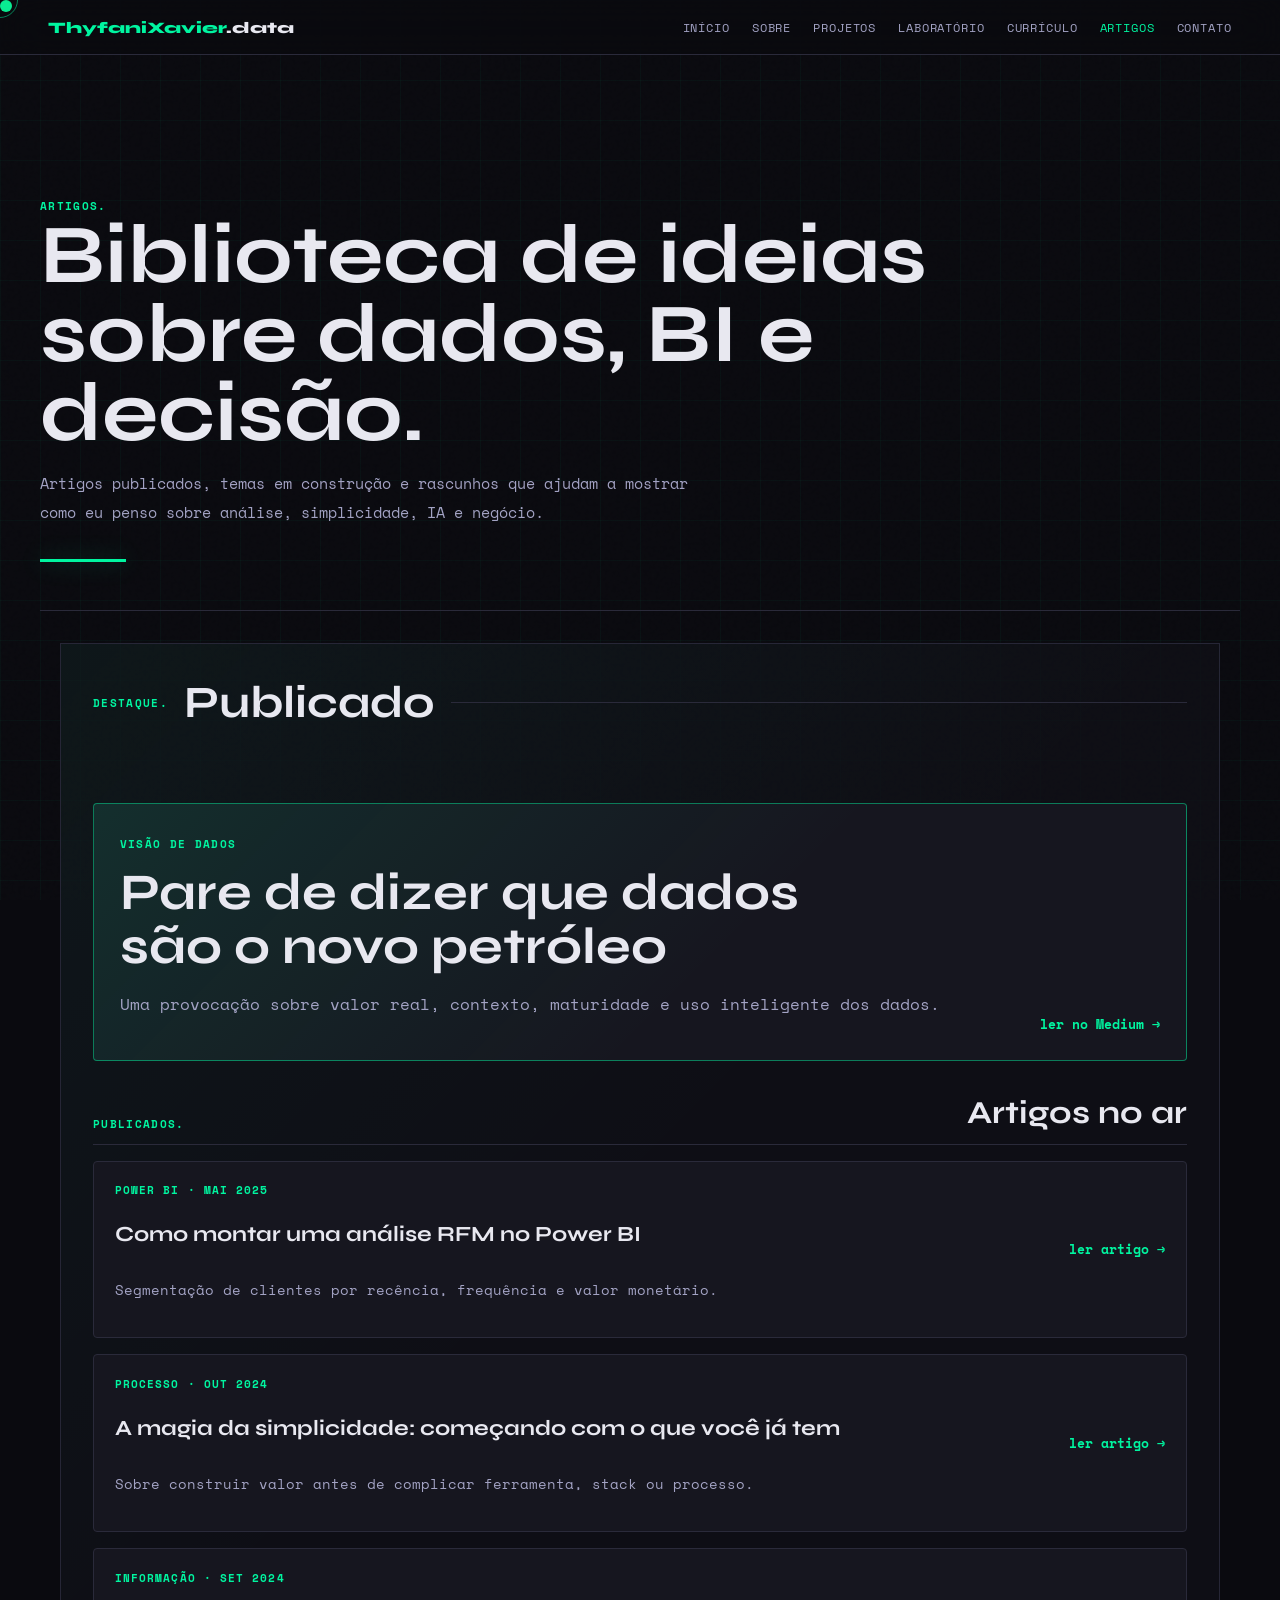
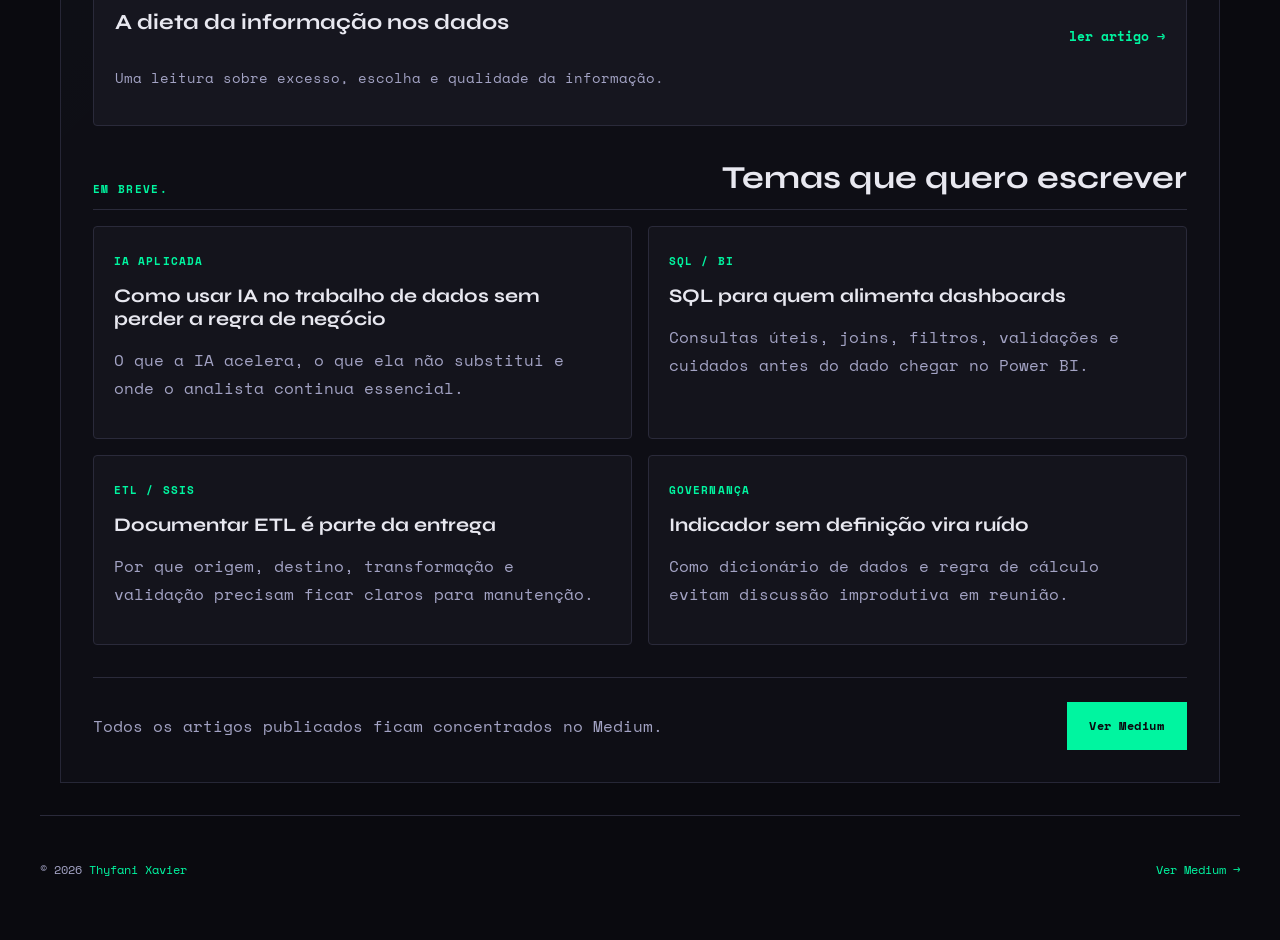
==== artigos.html @ 587f7c8c "Reorganiza portfolio em paginas tematicas" ====
<!DOCTYPE html>
<html lang="pt-BR">
<head>
  <meta charset="UTF-8" />
  <meta name="viewport" content="width=device-width, initial-scale=1.0" />
  <meta name="description" content="Biblioteca de artigos de Thyfani Xavier: publicados no Medium e temas em breve sobre dados, BI, IA e decisão." />
  <title>Artigos — Thyfani Xavier</title>
  <link rel="preconnect" href="https://fonts.googleapis.com" />
  <link rel="preconnect" href="https://fonts.gstatic.com" crossorigin />
  <link href="https://fonts.googleapis.com/css2?family=Space+Mono:wght@400;700&family=Syne:wght@400;700;800&display=swap" rel="stylesheet" />
  <link rel="stylesheet" href="assets/styles.css" />
</head>
<body data-page="artigos">
  <div class="cursor" id="cursor"></div>
  <div class="cursor-ring" id="cursorRing"></div>

  <header class="site-nav">
    <a class="nav-logo" href="index.html">ThyfaniXavier<span>.data</span></a>
    <button class="nav-toggle" type="button" aria-expanded="false" aria-controls="navLinks">menu</button>
    <nav class="nav-links" id="navLinks" aria-label="Navegação principal">
      <a data-nav="home" href="index.html">Início</a>
      <a data-nav="sobre" href="sobre.html">Sobre</a>
      <a data-nav="projetos" href="projetos.html">Projetos</a>
      <a data-nav="laboratorio" href="laboratorio.html">Laboratório</a>
      <a data-nav="curriculo" href="curriculo.html">Currículo</a>
      <a data-nav="artigos" href="artigos.html">Artigos</a>
      <a data-nav="contato" href="contato.html">Contato</a>
    </nav>
  </header>

  <main class="page-main">
    <section class="page-hero">
      <span class="section-num">artigos.</span>
      <h1>Biblioteca de ideias sobre dados, BI e decisão.</h1>
      <p>Artigos publicados, temas em construção e rascunhos que ajudam a mostrar como eu penso sobre análise, simplicidade, IA e negócio.</p>
    </section>

    <section class="section section-panel library-section">
      <div class="section-header">
        <span class="section-num">destaque.</span>
        <h2 class="section-title">Publicado</h2>
        <div class="section-line"></div>
      </div>

      <a href="https://medium.com/@thyfanixavier.321/pare-de-dizer-que-dados-s%C3%A3o-o-novo-petr%C3%B3leo-e8aa7d525865" target="_blank" rel="noreferrer" class="article-featured">
        <div>
          <span class="badge">visão de dados</span>
          <h2>Pare de dizer que dados são o novo petróleo</h2>
          <p>Uma provocação sobre valor real, contexto, maturidade e uso inteligente dos dados.</p>
        </div>
        <strong>ler no Medium →</strong>
      </a>

      <div class="library-block">
        <div class="library-heading">
          <span class="section-num">publicados.</span>
          <h2>Artigos no ar</h2>
        </div>

        <div class="article-list">
          <a href="https://medium.com/@thyfanixavier.321/como-montar-uma-an%C3%A1lise-rfm-no-power-bi-5ab33e99b1c9" target="_blank" rel="noreferrer" class="article-card">
            <span>Power BI · Mai 2025</span>
            <h2>Como montar uma análise RFM no Power BI</h2>
            <p>Segmentação de clientes por recência, frequência e valor monetário.</p>
            <strong>ler artigo →</strong>
          </a>
          <a href="https://medium.com/@thyfanixavier.321/a-magia-da-simplicidade-396d8e8dcd5b" target="_blank" rel="noreferrer" class="article-card">
            <span>Processo · Out 2024</span>
            <h2>A magia da simplicidade: começando com o que você já tem</h2>
            <p>Sobre construir valor antes de complicar ferramenta, stack ou processo.</p>
            <strong>ler artigo →</strong>
          </a>
          <a href="https://medium.com/@thyfanixavier.321/a-dieta-da-informa%C3%A7%C3%A3o-o-que-comemos-e-o-que-deixamos-de-lado-nos-dados-945bd2306d53" target="_blank" rel="noreferrer" class="article-card">
            <span>Informação · Set 2024</span>
            <h2>A dieta da informação nos dados</h2>
            <p>Uma leitura sobre excesso, escolha e qualidade da informação.</p>
            <strong>ler artigo →</strong>
          </a>
        </div>
      </div>

      <div class="library-block">
        <div class="library-heading">
          <span class="section-num">em breve.</span>
          <h2>Temas que quero escrever</h2>
        </div>

        <div class="upcoming-grid">
          <article class="upcoming-card">
            <span>IA aplicada</span>
            <h3>Como usar IA no trabalho de dados sem perder a regra de negócio</h3>
            <p>O que a IA acelera, o que ela não substitui e onde o analista continua essencial.</p>
          </article>
          <article class="upcoming-card">
            <span>SQL / BI</span>
            <h3>SQL para quem alimenta dashboards</h3>
            <p>Consultas úteis, joins, filtros, validações e cuidados antes do dado chegar no Power BI.</p>
          </article>
          <article class="upcoming-card">
            <span>ETL / SSIS</span>
            <h3>Documentar ETL é parte da entrega</h3>
            <p>Por que origem, destino, transformação e validação precisam ficar claros para manutenção.</p>
          </article>
          <article class="upcoming-card">
            <span>Governança</span>
            <h3>Indicador sem definição vira ruído</h3>
            <p>Como dicionário de dados e regra de cálculo evitam discussão improdutiva em reunião.</p>
          </article>
        </div>
      </div>

      <div class="library-cta">
        <p>Todos os artigos publicados ficam concentrados no Medium.</p>
        <a class="btn-primary" href="https://medium.com/@thyfanixavier.321" target="_blank" rel="noreferrer">Ver Medium</a>
      </div>
    </section>
  </main>

  <footer class="site-footer">
    <p>© 2026 <span class="accent">Thyfani Xavier</span></p>
    <p><a href="https://medium.com/@thyfanixavier.321" target="_blank" rel="noreferrer">Ver Medium →</a></p>
  </footer>

  <script src="assets/site.js"></script>
</body>
</html>
---- assets/styles.css ----
:root {
  --bg: #0a0a0f;
  --surface: #111118;
  --card: #16161f;
  --border: #2a2a3a;
  --accent: #00f5a0;
  --accent2: #7b5ea7;
  --accent3: #ff6b6b;
  --text: #e8e8f0;
  --muted: #a3a3c4;
  --muted-2: #74749a;
  --glow: rgba(0, 245, 160, 0.16);
}

* {
  box-sizing: border-box;
}

html {
  scroll-behavior: smooth;
}

body {
  min-height: 100vh;
  margin: 0;
  overflow-x: hidden;
  background: var(--bg);
  color: var(--text);
  font-family: "Space Mono", monospace;
  cursor: none;
}

body::before {
  content: "";
  position: fixed;
  inset: 0;
  z-index: 0;
  pointer-events: none;
  background-image:
    linear-gradient(rgba(0,245,160,0.035) 1px, transparent 1px),
    linear-gradient(90deg, rgba(0,245,160,0.035) 1px, transparent 1px);
  background-size: 40px 40px;
}

body::after {
  content: "";
  position: fixed;
  inset: 0;
  z-index: 0;
  pointer-events: none;
  background-image: url("data:image/svg+xml,%3Csvg viewBox='0 0 256 256' xmlns='http://www.w3.org/2000/svg'%3E%3Cfilter id='noise'%3E%3CfeTurbulence type='fractalNoise' baseFrequency='0.9' numOctaves='4' stitchTiles='stitch'/%3E%3C/filter%3E%3Crect width='100%25' height='100%25' filter='url(%23noise)' opacity='0.04'/%3E%3C/svg%3E");
  opacity: 0.4;
}

a {
  color: inherit;
  text-decoration: none;
  cursor: none;
}

img {
  max-width: 100%;
  display: block;
}

main,
.site-nav,
.site-footer {
  position: relative;
  z-index: 1;
}

.cursor,
.cursor-ring {
  position: fixed;
  z-index: 9999;
  pointer-events: none;
}

.cursor {
  width: 12px;
  height: 12px;
  background: var(--accent);
  border-radius: 50%;
  mix-blend-mode: difference;
}

.cursor-ring {
  width: 36px;
  height: 36px;
  border: 1px solid var(--accent);
  border-radius: 50%;
  opacity: 0.5;
  transition: transform 0.15s ease, opacity 0.15s ease;
}

.site-nav {
  position: fixed;
  top: 0;
  left: 0;
  right: 0;
  z-index: 50;
  display: flex;
  align-items: center;
  justify-content: space-between;
  gap: 1.5rem;
  padding: 1.1rem 3rem;
  border-bottom: 1px solid var(--border);
  background: rgba(10, 10, 15, 0.82);
  backdrop-filter: blur(20px);
}

.nav-logo {
  font-family: "Syne", sans-serif;
  font-weight: 800;
  color: var(--accent);
}

.nav-logo span {
  color: var(--text);
}

.nav-links {
  display: flex;
  align-items: center;
  gap: 1.35rem;
}

.nav-links a {
  color: var(--muted);
  font-size: 0.72rem;
  letter-spacing: 0.08em;
  text-transform: uppercase;
}

.nav-links a:hover,
.nav-links a.active {
  color: var(--accent);
}

.nav-toggle {
  display: none;
  border: 1px solid var(--border);
  background: var(--card);
  color: var(--accent);
  padding: 0.55rem 0.75rem;
  font-family: "Space Mono", monospace;
  text-transform: uppercase;
}

.hero,
.page-main,
.section,
.site-footer {
  width: min(1200px, calc(100% - 40px));
  margin: 0 auto;
}

.hero {
  min-height: 100vh;
  display: grid;
  grid-template-columns: minmax(0, 1fr) minmax(280px, 390px);
  gap: 3rem;
  align-items: center;
  padding: 8rem 0 4rem;
  position: relative;
}

.hero-content {
  position: relative;
  z-index: 1;
}

.hero-blob,
.hero-blob2 {
  position: absolute;
  pointer-events: none;
  border-radius: 50%;
  animation: pulse 7s ease-in-out infinite;
}

.hero-blob {
  width: 600px;
  height: 600px;
  top: -100px;
  right: 150px;
  background: radial-gradient(circle, rgba(0,245,160,0.09) 0%, transparent 70%);
}

.hero-blob2 {
  width: 380px;
  height: 380px;
  bottom: 60px;
  left: 220px;
  background: radial-gradient(circle, rgba(123,94,167,0.12) 0%, transparent 70%);
  animation-direction: reverse;
}

@keyframes pulse {
  0%, 100% { transform: scale(1); opacity: 1; }
  50% { transform: scale(1.08); opacity: 0.7; }
}

.hero-tag,
.section-num,
.badge {
  display: inline-flex;
  width: fit-content;
  color: var(--accent);
  font-size: 0.7rem;
  font-weight: 700;
  letter-spacing: 0.12em;
  text-transform: uppercase;
}

.hero-tag {
  align-items: center;
  gap: 0.5rem;
  padding: 0.4rem 1rem;
  margin-bottom: 2rem;
  border: 1px solid rgba(0,245,160,0.3);
  background: rgba(0,245,160,0.1);
}

.hero-tag::before {
  content: "";
  width: 6px;
  height: 6px;
  border-radius: 50%;
  background: var(--accent);
}

h1,
h2,
h3 {
  font-family: "Syne", sans-serif;
}

h1 {
  margin: 0 0 1.5rem;
  font-size: clamp(3rem, 8vw, 6.5rem);
  line-height: 0.95;
}

h1 .outline,
.contact-hero h1 span {
  -webkit-text-stroke: 1px var(--accent);
  color: transparent;
}

h1 .highlight,
.accent {
  color: var(--accent);
}

.hero-desc,
.page-hero p,
.large-copy {
  max-width: 650px;
  color: var(--muted);
  font-size: 0.96rem;
  line-height: 1.9;
}

.hero-desc strong,
.page-hero strong,
.about-copy strong {
  color: var(--text);
}

.hero-cta,
.tag-row,
.social-grid {
  display: flex;
  flex-wrap: wrap;
  gap: 0.85rem;
}

.btn-primary,
.btn-ghost {
  display: inline-flex;
  align-items: center;
  justify-content: center;
  min-height: 44px;
  padding: 0.85rem 1.35rem;
  font-family: "Space Mono", monospace;
  font-size: 0.78rem;
  font-weight: 700;
  letter-spacing: 0.04em;
  transition: transform 0.2s, box-shadow 0.2s, border-color 0.2s;
}

.btn-primary {
  border: 1px solid var(--accent);
  background: var(--accent);
  color: var(--bg);
}

.btn-ghost {
  border: 1px solid var(--border);
  color: var(--text);
  background: rgba(22, 22, 31, 0.65);
}

.btn-primary:hover,
.btn-ghost:hover {
  transform: translateY(-2px);
  box-shadow: 0 10px 30px rgba(0,245,160,0.14);
}

.hero-card,
.profile-panel,
.terminal-panel,
.route-card,
.project-card,
.lab-card,
.timeline-item,
.side-list article,
.article-card,
.social-grid a,
.skill-item {
  border: 1px solid var(--border);
  background: var(--card);
}

.hero-card {
  overflow: hidden;
  box-shadow: 0 20px 80px rgba(0,0,0,0.32);
}

.data-visual {
  min-height: 330px;
  padding: 1.4rem;
  display: grid;
  align-content: space-between;
  gap: 1.4rem;
  background:
    linear-gradient(135deg, rgba(0,245,160,0.15), transparent 48%),
    linear-gradient(90deg, rgba(255,255,255,0.05) 1px, transparent 1px),
    linear-gradient(0deg, rgba(255,255,255,0.05) 1px, transparent 1px),
    #10141d;
  background-size: auto, 28px 28px, 28px 28px, auto;
}

.data-visual-top,
.flow-row {
  display: flex;
  justify-content: space-between;
  align-items: center;
  gap: 0.8rem;
}

.data-visual-top span,
.data-note {
  color: var(--muted);
  font-size: 0.7rem;
  letter-spacing: 0.08em;
  text-transform: uppercase;
}

.data-visual-top strong {
  color: var(--accent);
  font-family: "Syne", sans-serif;
  font-size: 2rem;
}

.flow-row span {
  min-width: 62px;
  padding: 0.55rem 0.65rem;
  border: 1px solid rgba(0,245,160,0.35);
  background: rgba(0,245,160,0.07);
  color: var(--text);
  font-size: 0.72rem;
  text-align: center;
}

.flow-row i {
  height: 1px;
  flex: 1;
  background: var(--accent);
  opacity: 0.55;
}

.mini-chart {
  height: 118px;
  display: flex;
  align-items: end;
  gap: 0.75rem;
  padding: 1rem;
  border: 1px solid rgba(255,255,255,0.08);
  background: rgba(0,0,0,0.22);
}

.mini-chart span {
  flex: 1;
  min-width: 22px;
  background: linear-gradient(180deg, var(--accent), rgba(123,94,167,0.95));
  box-shadow: 0 0 24px rgba(0,245,160,0.18);
}

.identity-panel {
  padding: 1.4rem;
  position: sticky;
  top: 6.5rem;
}

.identity-mark {
  width: 86px;
  height: 86px;
  display: grid;
  place-items: center;
  margin-bottom: 1.5rem;
  border: 1px solid rgba(0,245,160,0.45);
  background:
    linear-gradient(135deg, rgba(0,245,160,0.18), transparent),
    var(--surface);
  color: var(--accent);
  font-family: "Syne", sans-serif;
  font-size: 2.1rem;
  font-weight: 800;
}

.identity-copy span {
  color: var(--accent);
  font-size: 0.7rem;
  font-weight: 700;
  letter-spacing: 0.1em;
  text-transform: uppercase;
}

.identity-copy h2 {
  margin: 0.55rem 0 0.8rem;
  font-size: 1.65rem;
  line-height: 1.08;
}

.identity-list {
  display: grid;
  gap: 0.75rem;
  margin-top: 1.5rem;
}

.identity-list div {
  display: flex;
  justify-content: space-between;
  gap: 1rem;
  padding-top: 0.75rem;
  border-top: 1px solid var(--border);
}

.identity-list strong {
  color: var(--text);
  font-size: 0.78rem;
}

.identity-list span {
  color: var(--muted);
  font-size: 0.75rem;
  text-align: right;
}

.hero-card-body,
.profile-panel .photo-caption {
  padding: 1.2rem;
}

.hero-card-body span,
.photo-caption span,
.timeline-item span,
.side-list span,
.article-card span {
  color: var(--accent);
  font-size: 0.68rem;
  font-weight: 700;
  letter-spacing: 0.1em;
  text-transform: uppercase;
}

.hero-card-body strong {
  display: block;
  margin: 0.45rem 0;
  font-family: "Syne", sans-serif;
}

.hero-card-body p,
.route-card p,
.project-card p,
.lab-card p,
.timeline-item p,
.side-list p,
.article-card p,
.about-copy p,
.photo-caption p {
  color: var(--muted);
  line-height: 1.75;
  font-size: 0.85rem;
}

.ticker {
  width: 100%;
  overflow: hidden;
  background: var(--accent);
  padding: 0.65rem 0;
}

.ticker-inner {
  display: flex;
  width: max-content;
  animation: ticker 26s linear infinite;
}

.ticker span {
  color: var(--bg);
  font-size: 0.72rem;
  font-weight: 700;
  letter-spacing: 0.1em;
  text-transform: uppercase;
  margin-right: 2.5rem;
}

@keyframes ticker {
  from { transform: translateX(0); }
  to { transform: translateX(-50%); }
}

.section {
  padding: 6rem 0;
}

.section-panel {
  padding: 2rem;
  margin-top: 2rem;
  margin-bottom: 2rem;
  border: 1px solid rgba(42,42,58,0.9);
  background:
    linear-gradient(135deg, rgba(0,245,160,0.035), transparent 40%),
    rgba(17,17,24,0.72);
}

.soft-panel {
  background:
    linear-gradient(135deg, rgba(123,94,167,0.08), transparent 50%),
    rgba(17,17,24,0.58);
}

.page-main {
  padding-top: 7rem;
}

.page-hero {
  padding: 5rem 0 3rem;
  border-bottom: 1px solid var(--border);
  position: relative;
}

.page-hero h1 {
  max-width: 980px;
  font-size: clamp(2.4rem, 7vw, 5.2rem);
  margin-bottom: 1rem;
}

.page-hero::after {
  content: "";
  display: block;
  width: 86px;
  height: 3px;
  margin-top: 2rem;
  background: var(--accent);
  box-shadow: 0 0 22px rgba(0,245,160,0.35);
}

.section-header {
  display: flex;
  align-items: center;
  gap: 1rem;
  margin-bottom: 2.6rem;
}

.section-header.compact {
  display: block;
  margin-bottom: 1.5rem;
}

.section-title {
  margin: 0;
  font-size: clamp(1.8rem, 4vw, 2.8rem);
}

.section-line {
  flex: 1;
  height: 1px;
  background: var(--border);
}

.route-grid,
.project-grid,
.lab-grid,
.skills-grid {
  display: grid;
  grid-template-columns: repeat(3, minmax(0, 1fr));
  gap: 1.2rem;
}

.route-card,
.project-card,
.lab-card,
.skill-item {
  min-height: 210px;
  padding: 1.4rem;
  display: flex;
  flex-direction: column;
  transition: transform 0.25s, border-color 0.25s, box-shadow 0.25s;
}

.route-card:hover,
.project-card:hover,
.lab-card:hover,
.article-card:hover,
.social-grid a:hover {
  transform: translateY(-4px);
  border-color: rgba(0,245,160,0.45);
  box-shadow: 0 16px 45px rgba(0,0,0,0.24);
}

.route-card span,
.project-top span,
.lab-icon {
  color: var(--accent);
  font-family: "Syne", sans-serif;
  font-weight: 800;
  font-size: 1.6rem;
}

.route-card h3,
.project-card h2,
.lab-card h2,
.article-card h2 {
  margin: 1rem 0 0.65rem;
  font-size: 1.35rem;
  line-height: 1.15;
}

.route-card p,
.project-card p,
.lab-card p {
  margin-bottom: auto;
}

.route-card-featured {
  background:
    linear-gradient(135deg, rgba(0,245,160,0.13), transparent 60%),
    var(--card);
  border-color: rgba(0,245,160,0.45);
}

.split-section,
.about-layout,
.cv-grid {
  display: grid;
  grid-template-columns: minmax(0, 1fr) minmax(280px, 0.75fr);
  gap: 3rem;
  align-items: start;
}

.terminal-panel {
  overflow: hidden;
}

.terminal-top {
  display: flex;
  gap: 0.45rem;
  padding: 0.8rem;
  border-bottom: 1px solid var(--border);
}

.terminal-top span {
  width: 10px;
  height: 10px;
  border-radius: 50%;
  background: var(--accent3);
}

.terminal-top span:nth-child(2) { background: #ffd166; }
.terminal-top span:nth-child(3) { background: var(--accent); }

pre {
  margin: 0;
  padding: 1.5rem;
  overflow: auto;
  color: var(--accent);
  font: 0.86rem/1.7 "Space Mono", monospace;
}

.quote-box {
  margin-top: 2rem;
  padding: 1.4rem 1.6rem;
  border-left: 3px solid var(--accent);
  background: var(--card);
  color: var(--muted);
  font-style: italic;
}

.quote-box cite {
  display: block;
  margin-top: 0.6rem;
  color: var(--accent);
  font-style: normal;
  font-size: 0.75rem;
}

.skill-item {
  min-height: 150px;
}

.skill-item strong {
  display: block;
  margin-bottom: 0.6rem;
  color: var(--text);
  font-family: "Syne", sans-serif;
  font-size: 1.1rem;
}

.skill-item span {
  color: var(--muted);
  font-size: 0.85rem;
  line-height: 1.65;
}

.featured-project {
  display: grid;
  grid-template-columns: minmax(0, 1fr) minmax(280px, 0.6fr);
  gap: 2rem;
  padding: 2rem;
  border: 1px solid rgba(0,245,160,0.45);
  background:
    linear-gradient(135deg, rgba(0,245,160,0.09), transparent 65%),
    var(--card);
}

.featured-project,
.project-card,
.lab-card,
.route-card,
.timeline-item,
.side-list article,
.article-card,
.skill-item {
  border-radius: 4px;
}

.featured-title {
  color: var(--accent);
  font-family: "Syne", sans-serif;
  font-size: clamp(2rem, 5vw, 3.3rem);
  font-weight: 800;
}

.featured-subtitle {
  color: var(--muted);
  line-height: 1.8;
}

.insights-list {
  display: grid;
  gap: 0.7rem;
  margin-top: 1.4rem;
}

.insights-list div {
  padding-left: 1rem;
  border-left: 2px solid var(--accent);
  color: var(--muted);
  font-size: 0.85rem;
}

.insights-list strong {
  color: var(--text);
}

.tag-row span {
  display: inline-flex;
  align-items: center;
  min-height: 28px;
  padding: 0 0.65rem;
  border: 1px solid var(--border);
  color: var(--muted);
  background: rgba(255,255,255,0.02);
  font-size: 0.68rem;
  font-weight: 700;
  text-transform: uppercase;
}

.stat-grid {
  display: grid;
  grid-template-columns: repeat(2, 1fr);
  gap: 0.8rem;
}

.stat-grid div,
.stat-link {
  padding: 1rem;
  border: 1px solid var(--border);
  background: rgba(0,0,0,0.18);
}

.stat-grid strong {
  display: block;
  color: var(--accent);
  font-family: "Syne", sans-serif;
  font-size: 2rem;
}

.stat-grid span {
  color: var(--muted);
  font-size: 0.7rem;
}

.stat-link {
  grid-column: 1 / -1;
}

.project-top {
  display: flex;
  align-items: center;
  justify-content: space-between;
}

.project-top a {
  color: var(--accent);
  font-size: 1.2rem;
}

.lab-card.active {
  border-color: rgba(0,245,160,0.55);
  background:
    linear-gradient(135deg, rgba(0,245,160,0.11), transparent 70%),
    var(--card);
}

.lab-board {
  display: grid;
  gap: 2rem;
}

.lab-featured {
  display: grid;
  grid-template-columns: minmax(0, 1fr) minmax(240px, 0.38fr);
  gap: 1.5rem;
  align-items: stretch;
  padding: 1.6rem;
  border: 1px solid rgba(0,245,160,0.45);
  border-radius: 4px;
  background:
    linear-gradient(135deg, rgba(0,245,160,0.11), transparent 62%),
    var(--card);
}

.lab-featured h2 {
  max-width: 780px;
  margin: 0.8rem 0;
  font-size: clamp(2rem, 5vw, 3.4rem);
  line-height: 1.02;
}

.lab-featured p,
.lab-status-panel p {
  color: var(--muted);
  line-height: 1.75;
}

.lab-status-panel {
  display: grid;
  align-content: end;
  gap: 0.65rem;
  padding: 1.2rem;
  border: 1px solid var(--border);
  background: rgba(0,0,0,0.22);
}

.lab-status-panel span {
  color: var(--accent);
  font-size: 0.68rem;
  font-weight: 700;
  letter-spacing: 0.1em;
  text-transform: uppercase;
}

.lab-status-panel strong {
  font-family: "Syne", sans-serif;
  font-size: 1.7rem;
}

.lab-status-panel p {
  margin: 0;
  font-size: 0.82rem;
}

.lab-flow {
  display: grid;
  grid-template-columns: auto 1fr auto 1fr auto 1fr auto;
  gap: 0.8rem;
  align-items: center;
  padding: 1rem;
  border: 1px solid var(--border);
  background: rgba(0,0,0,0.18);
}

.lab-flow div {
  min-width: 122px;
}

.lab-flow strong {
  display: block;
  color: var(--accent);
  font-family: "Syne", sans-serif;
  font-size: 1.15rem;
}

.lab-flow span {
  color: var(--muted);
  font-size: 0.68rem;
  letter-spacing: 0.08em;
  text-transform: uppercase;
}

.lab-flow i {
  height: 1px;
  background: var(--border);
}

.lab-section {
  display: grid;
  gap: 1rem;
}

.lab-grid.compact {
  grid-template-columns: repeat(4, minmax(0, 1fr));
}

.lab-grid.compact .lab-card {
  min-height: 230px;
}

.timeline,
.side-list,
.article-list {
  display: grid;
  gap: 1rem;
}

.timeline-item,
.side-list article,
.article-card {
  padding: 1.3rem;
}

.timeline-item h3,
.side-list h3 {
  margin: 0.45rem 0 0.15rem;
}

.timeline-item strong {
  display: block;
  color: var(--text);
  font-size: 0.78rem;
  margin-bottom: 0.5rem;
}

.cv-summary {
  display: grid;
  gap: 1rem;
  margin-bottom: 2rem;
  padding: 1.6rem;
  border: 1px solid rgba(0,245,160,0.42);
  border-radius: 4px;
  background:
    linear-gradient(135deg, rgba(0,245,160,0.09), transparent 62%),
    var(--card);
}

.cv-overview .cv-summary {
  margin-bottom: 0;
}

.cv-summary h2 {
  max-width: 760px;
  margin: 0;
  font-size: clamp(1.7rem, 4vw, 2.8rem);
  line-height: 1.08;
}

.cv-summary p {
  max-width: 820px;
  margin: 0;
  color: var(--muted);
  font-size: 0.9rem;
  line-height: 1.8;
}

.cv-highlights {
  display: grid;
  grid-template-columns: repeat(3, minmax(0, 1fr));
  gap: 0.8rem;
  margin-top: 0.3rem;
}

.cv-highlights div {
  min-height: 92px;
  padding: 1rem;
  border: 1px solid var(--border);
  background: rgba(0,0,0,0.2);
}

.cv-highlights strong {
  display: block;
  color: var(--accent);
  font-family: "Syne", sans-serif;
  font-size: 1.35rem;
  line-height: 1.1;
}

.cv-highlights span {
  display: block;
  margin-top: 0.55rem;
  color: var(--muted);
  font-size: 0.74rem;
  line-height: 1.5;
}

.cv-main .timeline {
  grid-template-columns: 1fr;
}

.cv-skill-grid {
  display: grid;
  grid-template-columns: repeat(4, minmax(0, 1fr));
  gap: 1rem;
}

.credential-grid {
  display: grid;
  grid-template-columns: repeat(2, minmax(0, 1fr));
  gap: 2rem;
}

.public-section {
  background:
    linear-gradient(135deg, rgba(123,94,167,0.08), transparent 54%),
    rgba(17,17,24,0.72);
}

.public-grid {
  display: grid;
  grid-template-columns: repeat(3, minmax(0, 1fr));
  gap: 1rem;
}

.public-list a {
  display: block;
  padding: 1.3rem;
  border: 1px solid var(--border);
  border-radius: 4px;
  background: var(--card);
  transition: transform 0.25s, border-color 0.25s, box-shadow 0.25s;
}

.public-list a:hover {
  transform: translateY(-4px);
  border-color: rgba(0,245,160,0.45);
  box-shadow: 0 16px 45px rgba(0,0,0,0.24);
}

.public-list span {
  color: var(--accent);
  font-size: 0.68rem;
  font-weight: 700;
  letter-spacing: 0.1em;
  text-transform: uppercase;
}

.public-list h3 {
  margin: 0.55rem 0 0.45rem;
}

.public-list p {
  margin: 0;
  color: var(--muted);
  font-size: 0.82rem;
  line-height: 1.65;
}

.push-top {
  margin-top: 3rem;
}

.article-list {
  grid-template-columns: 1fr;
}

.article-card {
  display: grid;
  grid-template-columns: minmax(0, 1fr) auto;
  gap: 0.5rem 2rem;
  align-items: center;
}

.article-card h2,
.article-card p {
  grid-column: 1 / 2;
}

.article-card strong {
  grid-row: 1 / span 3;
  grid-column: 2 / 3;
  color: var(--accent);
  font-size: 0.8rem;
}

.library-section {
  display: grid;
  gap: 2rem;
}

.article-featured {
  display: grid;
  grid-template-columns: minmax(0, 1fr) auto;
  gap: 1.4rem;
  align-items: end;
  padding: 1.6rem;
  border: 1px solid rgba(0,245,160,0.45);
  border-radius: 4px;
  background:
    linear-gradient(135deg, rgba(0,245,160,0.11), transparent 58%),
    var(--card);
  transition: transform 0.25s, border-color 0.25s, box-shadow 0.25s;
}

.article-featured:hover,
.upcoming-card:hover {
  transform: translateY(-4px);
  border-color: rgba(0,245,160,0.55);
  box-shadow: 0 16px 45px rgba(0,0,0,0.24);
}

.article-featured h2 {
  max-width: 760px;
  margin: 0.8rem 0 0.7rem;
  font-size: clamp(1.8rem, 4vw, 3.2rem);
  line-height: 1.05;
}

.article-featured p,
.library-cta p,
.upcoming-card p {
  color: var(--muted);
  line-height: 1.75;
}

.article-featured strong {
  color: var(--accent);
  font-size: 0.82rem;
  white-space: nowrap;
}

.library-block {
  display: grid;
  gap: 1rem;
}

.library-heading {
  display: flex;
  align-items: end;
  justify-content: space-between;
  gap: 1rem;
  padding-bottom: 0.75rem;
  border-bottom: 1px solid var(--border);
}

.library-heading h2 {
  margin: 0;
  font-size: clamp(1.45rem, 3vw, 2rem);
}

.upcoming-grid {
  display: grid;
  grid-template-columns: repeat(2, minmax(0, 1fr));
  gap: 1rem;
}

.upcoming-card {
  min-height: 190px;
  padding: 1.25rem;
  border: 1px solid var(--border);
  border-radius: 4px;
  background: rgba(22,22,31,0.78);
  transition: transform 0.25s, border-color 0.25s, box-shadow 0.25s;
}

.upcoming-card span {
  color: var(--accent);
  font-size: 0.68rem;
  font-weight: 700;
  letter-spacing: 0.1em;
  text-transform: uppercase;
}

.upcoming-card h3 {
  margin: 0.8rem 0 0.65rem;
  font-size: 1.2rem;
  line-height: 1.2;
}

.library-cta {
  display: flex;
  align-items: center;
  justify-content: space-between;
  gap: 1rem;
  padding-top: 1.5rem;
  border-top: 1px solid var(--border);
}

.library-cta p {
  margin: 0;
}

.contact-hero {
  min-height: calc(100vh - 120px);
  display: grid;
  align-content: center;
  padding: 7rem 0 4rem;
}

.contact-hero h1 {
  font-size: clamp(4rem, 12vw, 9rem);
}

.contact-layout {
  display: grid;
  grid-template-columns: minmax(0, 1fr) minmax(240px, 0.42fr);
  gap: 1rem;
  align-items: stretch;
  margin: 2rem 0 1.5rem;
}

.contact-form,
.contact-mini-card {
  border: 1px solid var(--border);
  background:
    linear-gradient(135deg, rgba(0,245,160,0.045), transparent 48%),
    var(--card);
}

.contact-form {
  display: grid;
  gap: 1rem;
  padding: 1.25rem;
}

.contact-form label {
  display: grid;
  gap: 0.45rem;
  color: var(--text);
  font-size: 0.74rem;
  font-weight: 700;
  letter-spacing: 0.08em;
  text-transform: uppercase;
}

.contact-form input,
.contact-form textarea {
  width: 100%;
  border: 1px solid var(--border);
  background: rgba(0,0,0,0.22);
  color: var(--text);
  font: 0.88rem/1.6 "Space Mono", monospace;
  padding: 0.8rem 0.9rem;
  outline: none;
}

.contact-form input:focus,
.contact-form textarea:focus {
  border-color: rgba(0,245,160,0.65);
  box-shadow: 0 0 0 3px rgba(0,245,160,0.08);
}

.contact-form textarea {
  resize: vertical;
  min-height: 150px;
}

.contact-form button {
  border: 1px solid var(--accent);
  cursor: none;
}

.form-note {
  margin: 0;
  color: var(--muted-2);
  font-size: 0.72rem;
  line-height: 1.6;
}

.form-note strong {
  color: var(--accent);
}

.contact-aside {
  display: grid;
  gap: 1rem;
  align-content: start;
}

.contact-mini-card {
  padding: 1.2rem;
}

.contact-mini-card span {
  color: var(--accent);
  font-size: 0.68rem;
  font-weight: 700;
  letter-spacing: 0.1em;
  text-transform: uppercase;
}

.contact-mini-card strong {
  display: block;
  margin: 0.5rem 0;
  font-family: "Syne", sans-serif;
  font-size: 1.35rem;
}

.contact-mini-card p {
  margin: 0;
  color: var(--muted);
  font-size: 0.82rem;
  line-height: 1.7;
}

.email-fallback {
  width: 100%;
}

.social-grid a {
  min-width: 210px;
  padding: 1.2rem;
}

.social-grid strong {
  display: block;
  margin-bottom: 0.4rem;
  font-family: "Syne", sans-serif;
  color: var(--text);
}

.social-grid span {
  color: var(--muted);
  font-size: 0.78rem;
}

.site-footer {
  display: flex;
  justify-content: space-between;
  gap: 1rem;
  padding: 2rem 0 3rem;
  border-top: 1px solid var(--border);
  color: var(--muted);
  font-size: 0.78rem;
}

.site-footer a {
  color: var(--accent);
}

@media (max-width: 940px) {
  body {
    cursor: auto;
  }

  a {
    cursor: pointer;
  }

  .cursor,
  .cursor-ring {
    display: none;
  }

  .site-nav {
    padding: 1rem 1.25rem;
  }

  .nav-toggle {
    display: inline-flex;
  }

  .nav-links {
    position: absolute;
    top: 100%;
    left: 0;
    right: 0;
    display: none;
    flex-direction: column;
    align-items: stretch;
    gap: 0;
    padding: 0.5rem 1.25rem 1.25rem;
    border-bottom: 1px solid var(--border);
    background: rgba(10,10,15,0.96);
  }

  .nav-links.open {
    display: flex;
  }

  .nav-links a {
    padding: 0.9rem 0;
    border-bottom: 1px solid rgba(255,255,255,0.06);
  }

  .hero,
  .page-main,
  .section,
  .site-footer {
    width: min(100% - 28px, 1200px);
  }

  .hero,
  .split-section,
  .about-layout,
  .contact-layout,
  .cv-grid,
  .featured-project,
  .lab-featured {
    grid-template-columns: 1fr;
  }

  .hero {
    padding-top: 7rem;
  }

  .hero-card {
    max-width: 390px;
  }

  .identity-panel {
    position: static;
  }

  .hero-blob,
  .hero-blob2 {
    display: none;
  }

  .ticker {
    display: none;
  }

  .route-grid,
  .project-grid,
  .lab-grid,
  .lab-grid.compact,
  .skills-grid,
  .cv-highlights,
  .cv-skill-grid,
  .credential-grid,
  .public-grid {
    grid-template-columns: 1fr;
  }

  .lab-flow {
    grid-template-columns: 1fr;
  }

  .lab-flow i {
    display: none;
  }

  .section-panel {
    padding: 1.25rem;
  }

  .article-card {
    display: block;
  }

  .article-card strong {
    display: inline-block;
    margin-top: 1rem;
  }

  .article-featured,
  .upcoming-grid {
    grid-template-columns: 1fr;
  }

  .article-featured {
    align-items: start;
  }

  .article-featured strong {
    white-space: normal;
  }

  .library-heading,
  .library-cta {
    align-items: flex-start;
    flex-direction: column;
  }

  .site-footer {
    flex-direction: column;
  }
}

@media (max-width: 560px) {
  h1 {
    font-size: clamp(3rem, 18vw, 4.8rem);
  }

  .page-hero h1 {
    font-size: clamp(2.4rem, 13vw, 4rem);
  }

  .hero-cta {
    display: grid;
    grid-template-columns: 1fr;
  }

  .btn-primary,
  .btn-ghost {
    width: 100%;
  }

  .stat-grid {
    grid-template-columns: 1fr;
  }

  .contact-hero h1 {
    font-size: clamp(3.2rem, 15vw, 4rem);
    overflow-wrap: anywhere;
  }

  .contact-hero p,
  .social-grid {
    max-width: 100%;
  }

  .contact-form button {
    cursor: pointer;
  }

  .social-grid a {
    min-width: 0;
    flex: 1 1 100%;
  }

  .section-header {
    align-items: flex-start;
  }

  .section-line {
    display: none;
  }
}
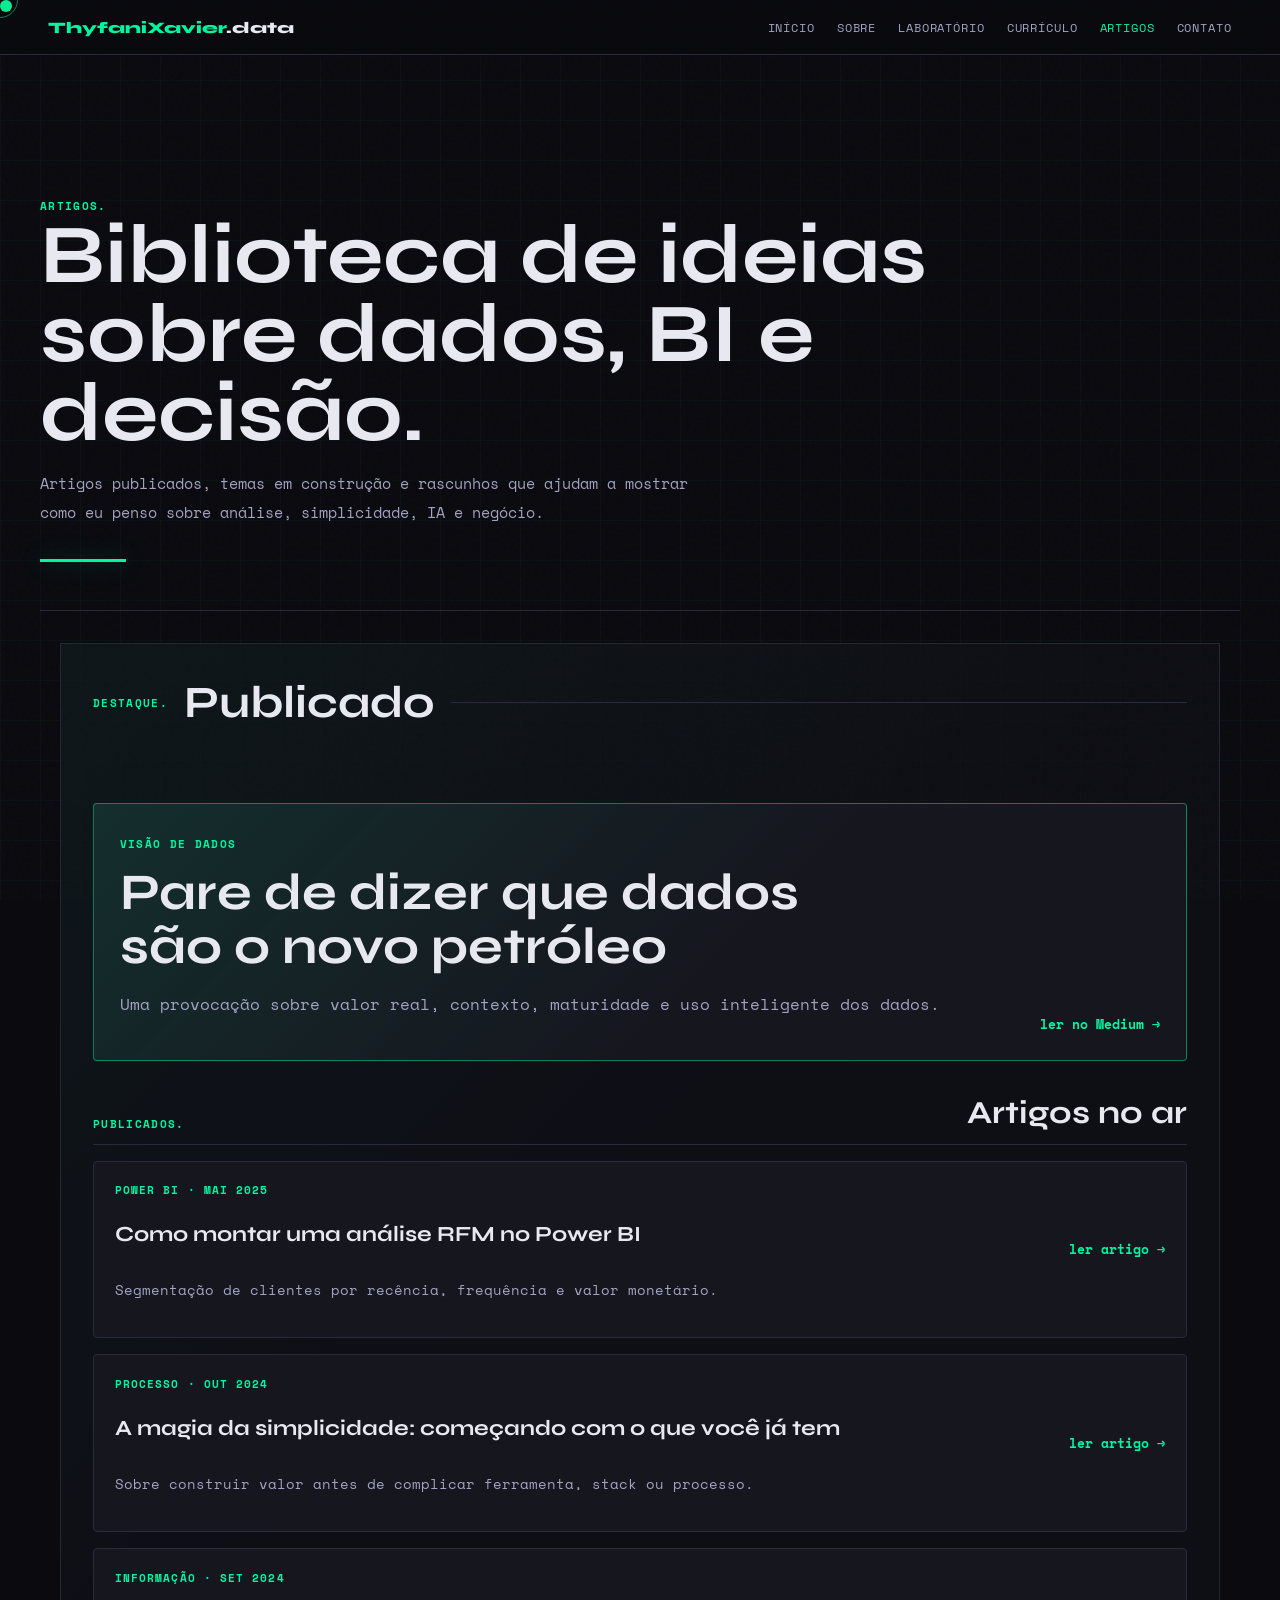
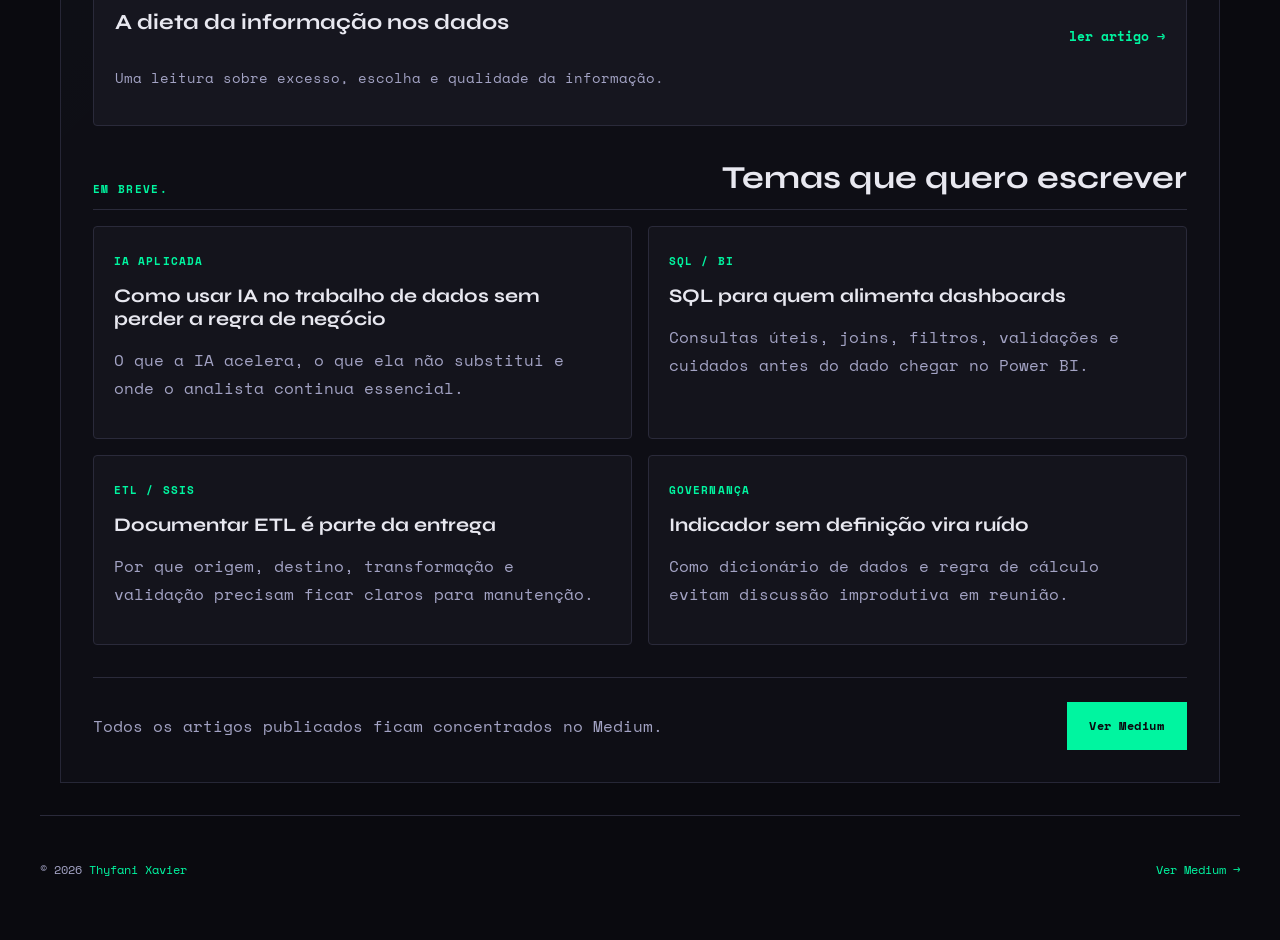
==== commit 05e752c4: "Atualiza laboratorio contato e pagina sobre" ====
--- a/artigos.html
+++ b/artigos.html
@@ -20,7 +20,6 @@
     <nav class="nav-links" id="navLinks" aria-label="Navegação principal">
       <a data-nav="home" href="index.html">Início</a>
       <a data-nav="sobre" href="sobre.html">Sobre</a>
-      <a data-nav="projetos" href="projetos.html">Projetos</a>
       <a data-nav="laboratorio" href="laboratorio.html">Laboratório</a>
       <a data-nav="curriculo" href="curriculo.html">Currículo</a>
       <a data-nav="artigos" href="artigos.html">Artigos</a>
--- a/assets/styles.css
+++ b/assets/styles.css
@@ -398,6 +398,18 @@
   box-shadow: 0 0 24px rgba(0,245,160,0.18);
 }
 
+.about-profile-photo { position: relative; min-height: 560px; overflow: hidden; border: 1px solid var(--border); background: var(--card); }
+.about-profile-photo img { width: 100%; height: 100%; min-height: 560px; object-fit: cover; object-position: center; }
+.about-photo-caption { position: absolute; right: 0; bottom: 0; left: 0; display: grid; gap: 0.25rem; padding: 1rem 1.2rem; background: rgba(7, 10, 14, 0.88); backdrop-filter: blur(8px); }
+.about-photo-caption span { color: var(--accent); font-size: 0.68rem; font-weight: 700; text-transform: uppercase; }
+.about-photo-caption strong { font-family: "Syne", sans-serif; }
+.about-gallery-section { display: grid; gap: 1.4rem; }
+.about-gallery { display: grid; grid-template-columns: repeat(6, minmax(0, 1fr)); gap: 0.8rem; }
+.about-gallery-item { grid-column: span 2; position: relative; min-height: 320px; margin: 0; overflow: hidden; border: 1px solid var(--border); background: var(--card); }
+.about-gallery-item.gallery-wide { grid-column: span 3; }
+.about-gallery-item img { width: 100%; height: 100%; min-height: 320px; object-fit: cover; transition: transform 220ms ease; }
+.about-gallery-item:hover img { transform: scale(1.02); }
+.about-gallery-item figcaption { position: absolute; right: 0; bottom: 0; left: 0; padding: 0.8rem 1rem; color: var(--text); background: rgba(7, 10, 14, 0.86); font-size: 0.7rem; font-weight: 700; }
 .identity-panel {
   padding: 1.4rem;
   position: sticky;
@@ -941,6 +953,18 @@
   min-height: 230px;
 }
 
+.ebook-section { padding: 1.5rem 0; border-top: 1px solid var(--border); border-bottom: 1px solid var(--border); }
+.ebook-section .library-heading p { max-width: 720px; color: var(--muted); line-height: 1.7; }
+.ebook-grid { display: grid; grid-template-columns: repeat(3, minmax(0, 1fr)); gap: 1rem; }
+.ebook-card { display: grid; grid-template-columns: minmax(110px, 0.42fr) minmax(0, 1fr); min-height: 300px; overflow: hidden; border: 1px solid var(--border); background: var(--card); }
+.ebook-cover { display: block; min-height: 100%; overflow: hidden; background: #080b0f; }
+.ebook-cover img { width: 100%; height: 100%; min-height: 300px; object-fit: cover; object-position: center; transition: transform 220ms ease; }
+.ebook-card:hover .ebook-cover img { transform: scale(1.025); }
+.ebook-content { display: flex; min-width: 0; flex-direction: column; align-items: flex-start; padding: 1.2rem; }
+.ebook-content h3 { margin: 0.8rem 0 0.55rem; font-family: "Syne", sans-serif; font-size: 1.3rem; line-height: 1.15; }
+.ebook-content p { margin: 0; color: var(--muted); font-size: 0.78rem; line-height: 1.65; }
+.ebook-link { margin-top: auto; padding-top: 1rem; color: var(--accent); font-size: 0.76rem; font-weight: 700; text-transform: uppercase; }
+.ebook-link:hover { color: var(--text); }
 .timeline,
 .side-list,
 .article-list {
@@ -1267,6 +1291,7 @@
 }
 
 .contact-form input,
+.contact-form select,
 .contact-form textarea {
   width: 100%;
   border: 1px solid var(--border);
@@ -1278,6 +1303,7 @@
 }
 
 .contact-form input:focus,
+.contact-form select:focus,
 .contact-form textarea:focus {
   border-color: rgba(0,245,160,0.65);
   box-shadow: 0 0 0 3px rgba(0,245,160,0.08);
@@ -1441,6 +1467,13 @@
     max-width: 390px;
   }
 
+  .about-profile-photo { min-height: 440px; }
+  .about-profile-photo img { min-height: 440px; }
+  .about-gallery { grid-template-columns: 1fr; }
+  .about-gallery-item,
+  .about-gallery-item.gallery-wide { grid-column: auto; min-height: 300px; }
+  .about-gallery-item img { min-height: 300px; }
+
   .identity-panel {
     position: static;
   }
@@ -1458,6 +1491,7 @@
   .project-grid,
   .lab-grid,
   .lab-grid.compact,
+  .ebook-grid,
   .skills-grid,
   .cv-highlights,
   .cv-skill-grid,
@@ -1474,6 +1508,9 @@
     display: none;
   }
 
+  .ebook-card { grid-template-columns: minmax(120px, 0.36fr) minmax(0, 1fr); min-height: 280px; }
+  .ebook-cover img { min-height: 280px; }
+
   .section-panel {
     padding: 1.25rem;
   }
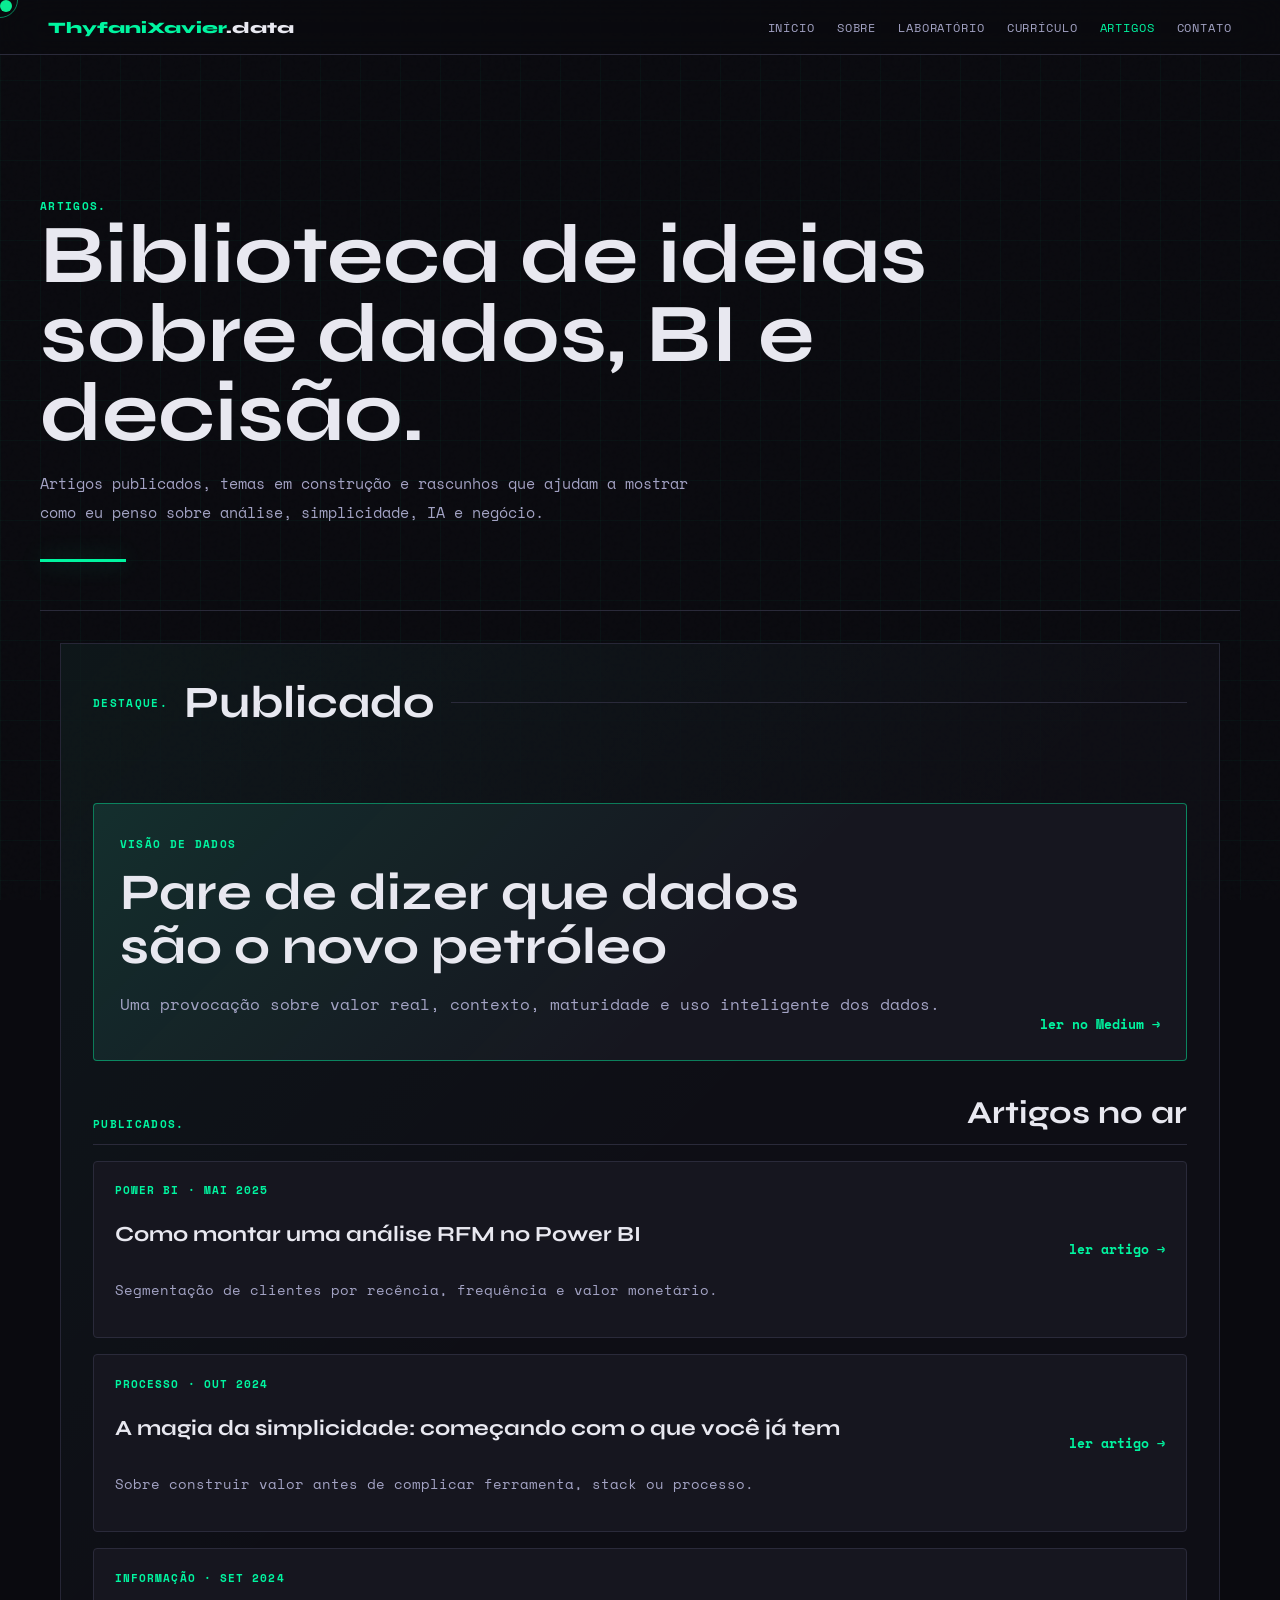
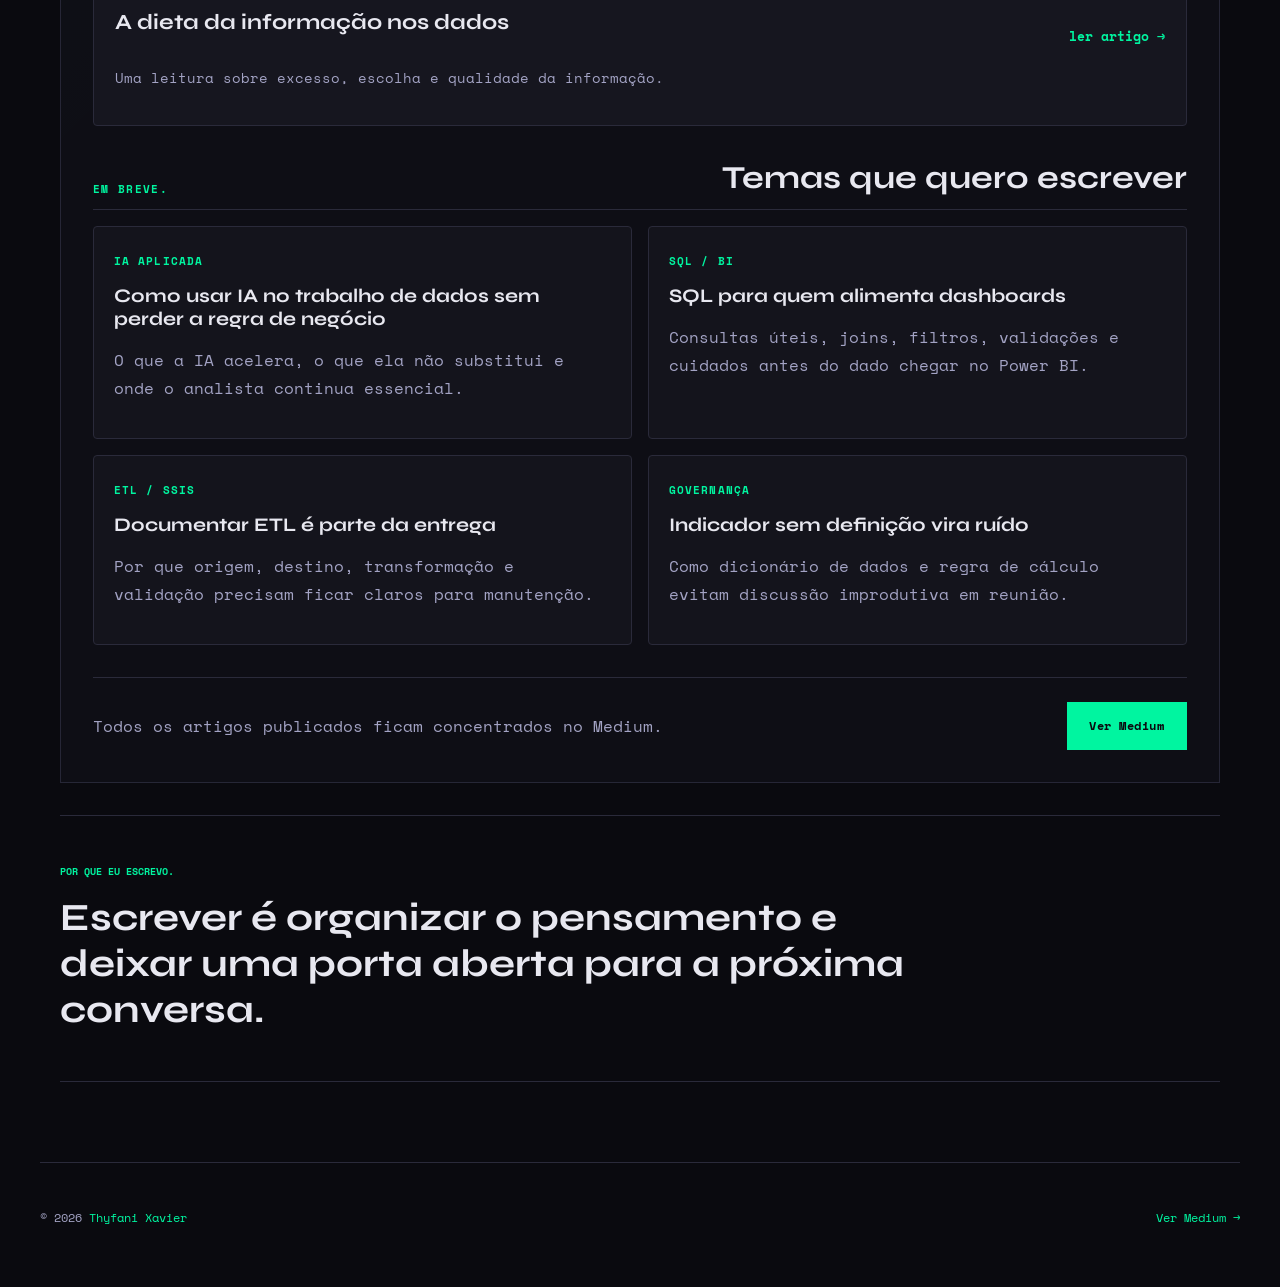
==== commit 79d29461: "Humaniza textos e adiciona frases ao portfolio" ====
--- a/artigos.html
+++ b/artigos.html
@@ -113,7 +113,8 @@
         <a class="btn-primary" href="https://medium.com/@thyfanixavier.321" target="_blank" rel="noreferrer">Ver Medium</a>
       </div>
     </section>
-  </main>
+    <section class="page-thought"><span>por que eu escrevo.</span><blockquote>Escrever é organizar o pensamento e deixar uma porta aberta para a próxima conversa.</blockquote></section>
+</main>
 
   <footer class="site-footer">
     <p>© 2026 <span class="accent">Thyfani Xavier</span></p>
--- a/assets/styles.css
+++ b/assets/styles.css
@@ -1598,3 +1598,82 @@
     display: none;
   }
 }
+
+/* Interactive home */
+.home-main { position: relative; z-index: 1; }
+.home-stage { position: relative; display: flex; min-height: 94vh; align-items: center; overflow: hidden; padding: 9rem max(2rem, calc((100vw - 1200px) / 2)) 8rem; border-bottom: 1px solid var(--border); background: #080b0f; isolation: isolate; }
+.data-canvas, .home-stage-grid { position: absolute; inset: 0; width: 100%; height: 100%; }
+.data-canvas { z-index: -1; }
+.home-stage-grid { z-index: -2; opacity: 0.7; background-image: linear-gradient(rgba(255,255,255,0.035) 1px, transparent 1px), linear-gradient(90deg, rgba(255,255,255,0.035) 1px, transparent 1px); background-size: 72px 72px; mask-image: linear-gradient(to right, transparent 5%, #000 45%, #000); }
+.home-stage-content { width: min(760px, 100%); }
+.home-kicker { display: inline-flex; align-items: center; gap: 0.65rem; color: var(--muted); font-size: 0.68rem; font-weight: 700; text-transform: uppercase; }
+.home-kicker i { width: 8px; height: 8px; border-radius: 50%; background: var(--accent); box-shadow: 0 0 18px var(--accent); }
+.home-stage h1 { margin: 1.4rem 0 1.6rem; font-size: clamp(4.4rem, 11vw, 9rem); line-height: 0.78; }
+.home-stage h1 span { color: transparent; -webkit-text-stroke: 1px rgba(232,232,240,0.72); }
+.home-stage-content > p { max-width: 700px; margin: 0; color: var(--muted); font-size: clamp(0.95rem, 1.5vw, 1.12rem); line-height: 1.8; }
+.home-actions { display: flex; flex-wrap: wrap; align-items: center; gap: 1.4rem; margin-top: 2rem; }
+.home-text-link { color: var(--text); font-size: 0.76rem; font-weight: 700; }
+.home-text-link:hover { color: var(--accent); }
+.home-signal { position: absolute; right: max(2rem, calc((100vw - 1200px) / 2)); bottom: 2rem; display: flex; gap: 2rem; }
+.home-signal div { display: grid; min-width: 110px; padding-left: 0.9rem; border-left: 1px solid rgba(255,255,255,0.18); }
+.home-signal strong { color: var(--text); font-family: "Syne", sans-serif; font-size: 1.45rem; }
+.home-signal span { color: var(--muted-2); font-size: 0.58rem; text-transform: uppercase; }
+.home-scroll { position: absolute; bottom: 2.2rem; left: max(2rem, calc((100vw - 1200px) / 2)); display: flex; align-items: center; gap: 0.6rem; color: var(--muted-2); font-size: 0.62rem; text-transform: uppercase; }
+.home-scroll span { width: 30px; height: 1px; background: var(--accent); }
+.home-paths { width: min(1200px, calc(100% - 40px)); margin: 0 auto; padding: 7rem 0; }
+.home-paths header { display: grid; grid-template-columns: minmax(0, 1fr) minmax(300px, 0.75fr); gap: 2rem; align-items: end; margin-bottom: 2rem; }
+.home-paths h2 { max-width: 700px; margin: 0; font-size: clamp(2.2rem, 5vw, 4.5rem); line-height: 1; }
+.home-path-list { display: grid; border-top: 1px solid var(--border); }
+.home-path-list a { display: grid; grid-template-columns: 50px minmax(180px, 0.65fr) minmax(0, 1fr) 30px; gap: 1.4rem; align-items: center; min-height: 120px; border-bottom: 1px solid var(--border); transition: padding 180ms ease, background 180ms ease; }
+.home-path-list a:hover { padding: 0 1rem; background: rgba(255,255,255,0.025); }
+.home-path-list a > span { color: var(--accent); font-size: 0.68rem; }
+.home-path-list strong { font-family: "Syne", sans-serif; font-size: 1.5rem; }
+.home-path-list p { margin: 0; color: var(--muted); font-size: 0.8rem; line-height: 1.6; }
+.home-path-list i { color: var(--accent); font-style: normal; font-size: 1.2rem; }
+@media (max-width: 760px) {
+  .home-stage { min-height: 88vh; padding: 7rem 1.25rem 10rem; align-items: flex-start; }
+  .home-stage h1 { margin-top: 2rem; font-size: clamp(4rem, 22vw, 6.2rem); }
+  .home-signal { right: 1.25rem; bottom: 2rem; left: 1.25rem; display: grid; grid-template-columns: repeat(3, 1fr); gap: 0.8rem; }
+  .home-signal div { min-width: 0; }
+  .home-scroll { display: none; }
+  .home-paths { width: min(100% - 28px, 1200px); padding: 4rem 0; }
+  .home-paths header { grid-template-columns: 1fr; }
+  .home-path-list a { grid-template-columns: 34px minmax(0, 1fr) 20px; gap: 0.7rem; padding: 1.4rem 0; }
+  .home-path-list a p { grid-column: 2 / -1; }
+}
+@media (prefers-reduced-motion: reduce) { .data-canvas { display: none; } }
+.page-thought {
+  width: min(1200px, calc(100% - 40px));
+  margin: 1rem auto 5rem;
+  padding: 3rem 0;
+  border-top: 1px solid var(--border);
+  border-bottom: 1px solid var(--border);
+}
+.page-thought > span {
+  display: block;
+  margin-bottom: 1rem;
+  color: var(--accent);
+  font-size: 0.64rem;
+  font-weight: 700;
+  text-transform: uppercase;
+}
+.page-thought blockquote {
+  max-width: 900px;
+  margin: 0;
+  color: var(--text);
+  font-family: "Syne", sans-serif;
+  font-size: clamp(1.45rem, 3vw, 2.7rem);
+  font-weight: 700;
+  line-height: 1.2;
+}
+.page-thought cite {
+  display: block;
+  margin-top: 1.25rem;
+  color: var(--muted);
+  font-size: 0.68rem;
+  font-style: normal;
+}
+.gospel-thought blockquote { max-width: 980px; }
+@media (max-width: 700px) {
+  .page-thought { width: min(100% - 28px, 1200px); margin-bottom: 3rem; padding: 2.25rem 0; }
+}
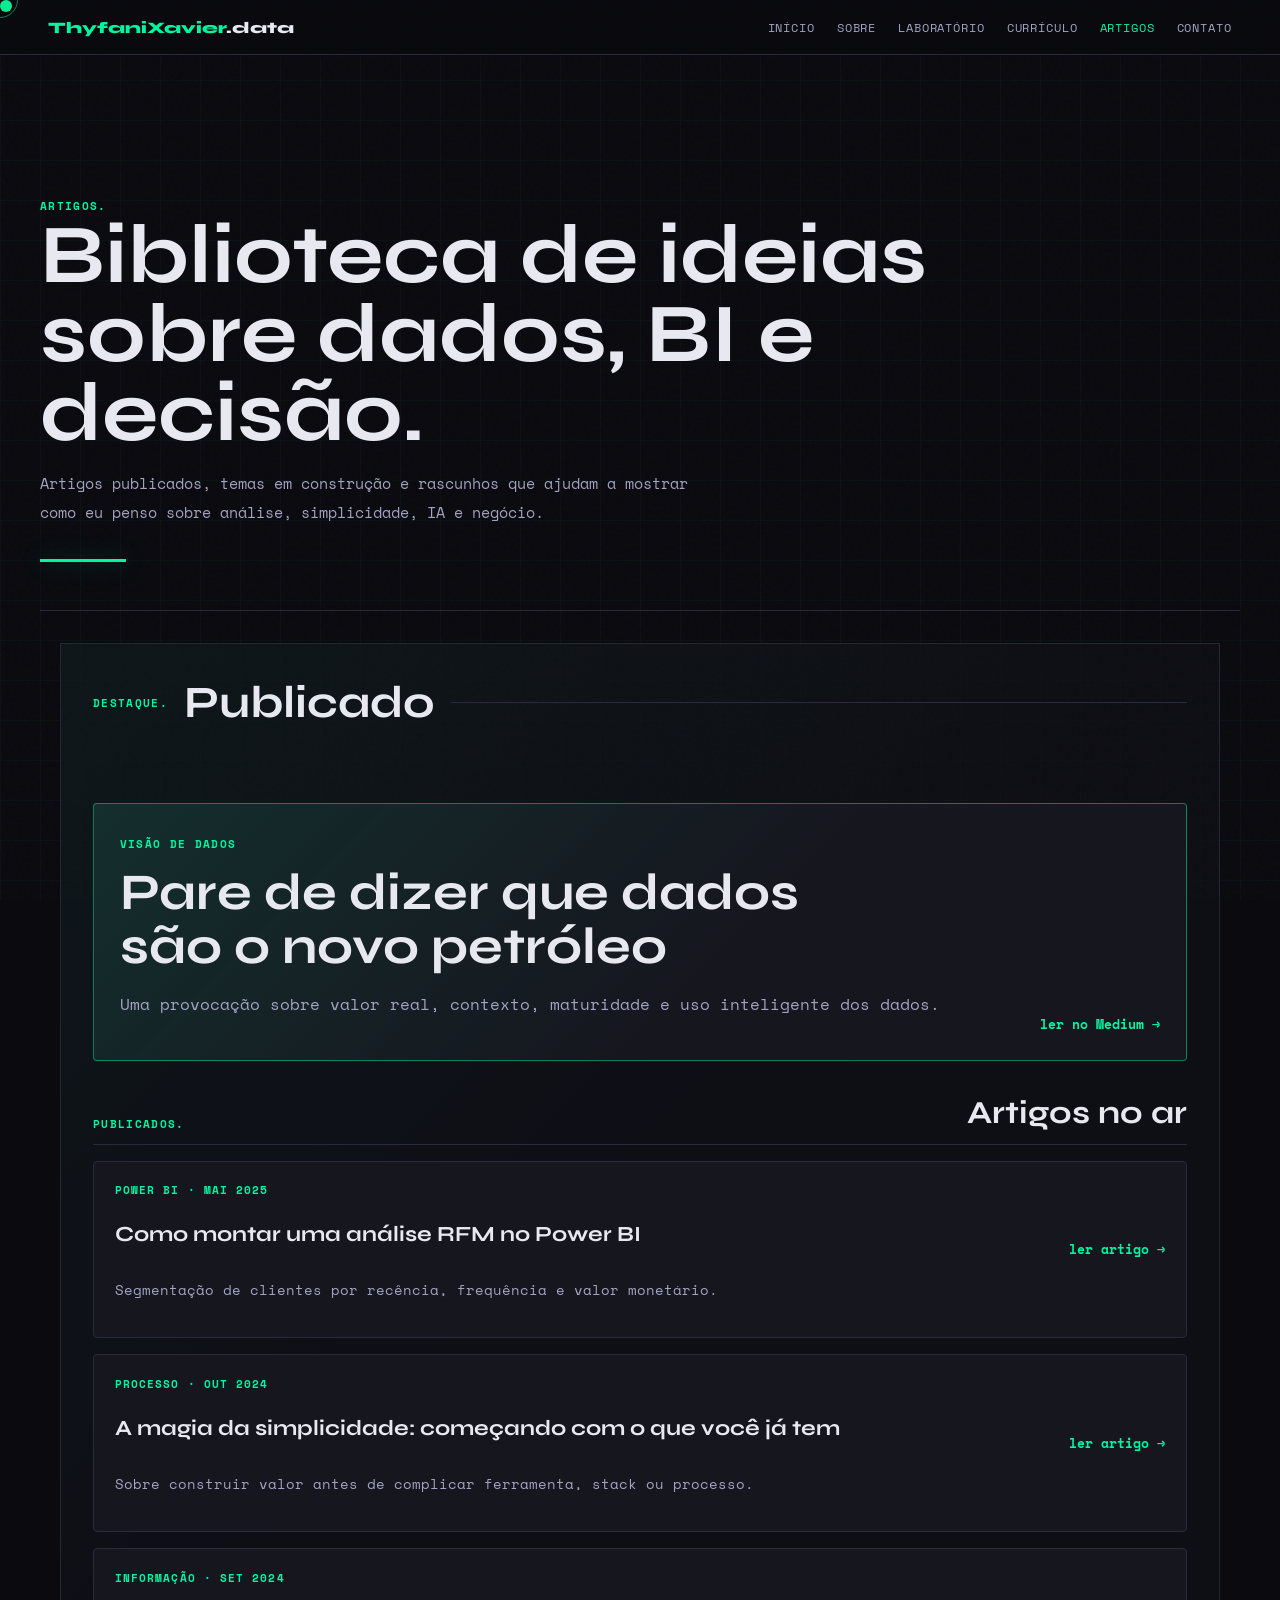
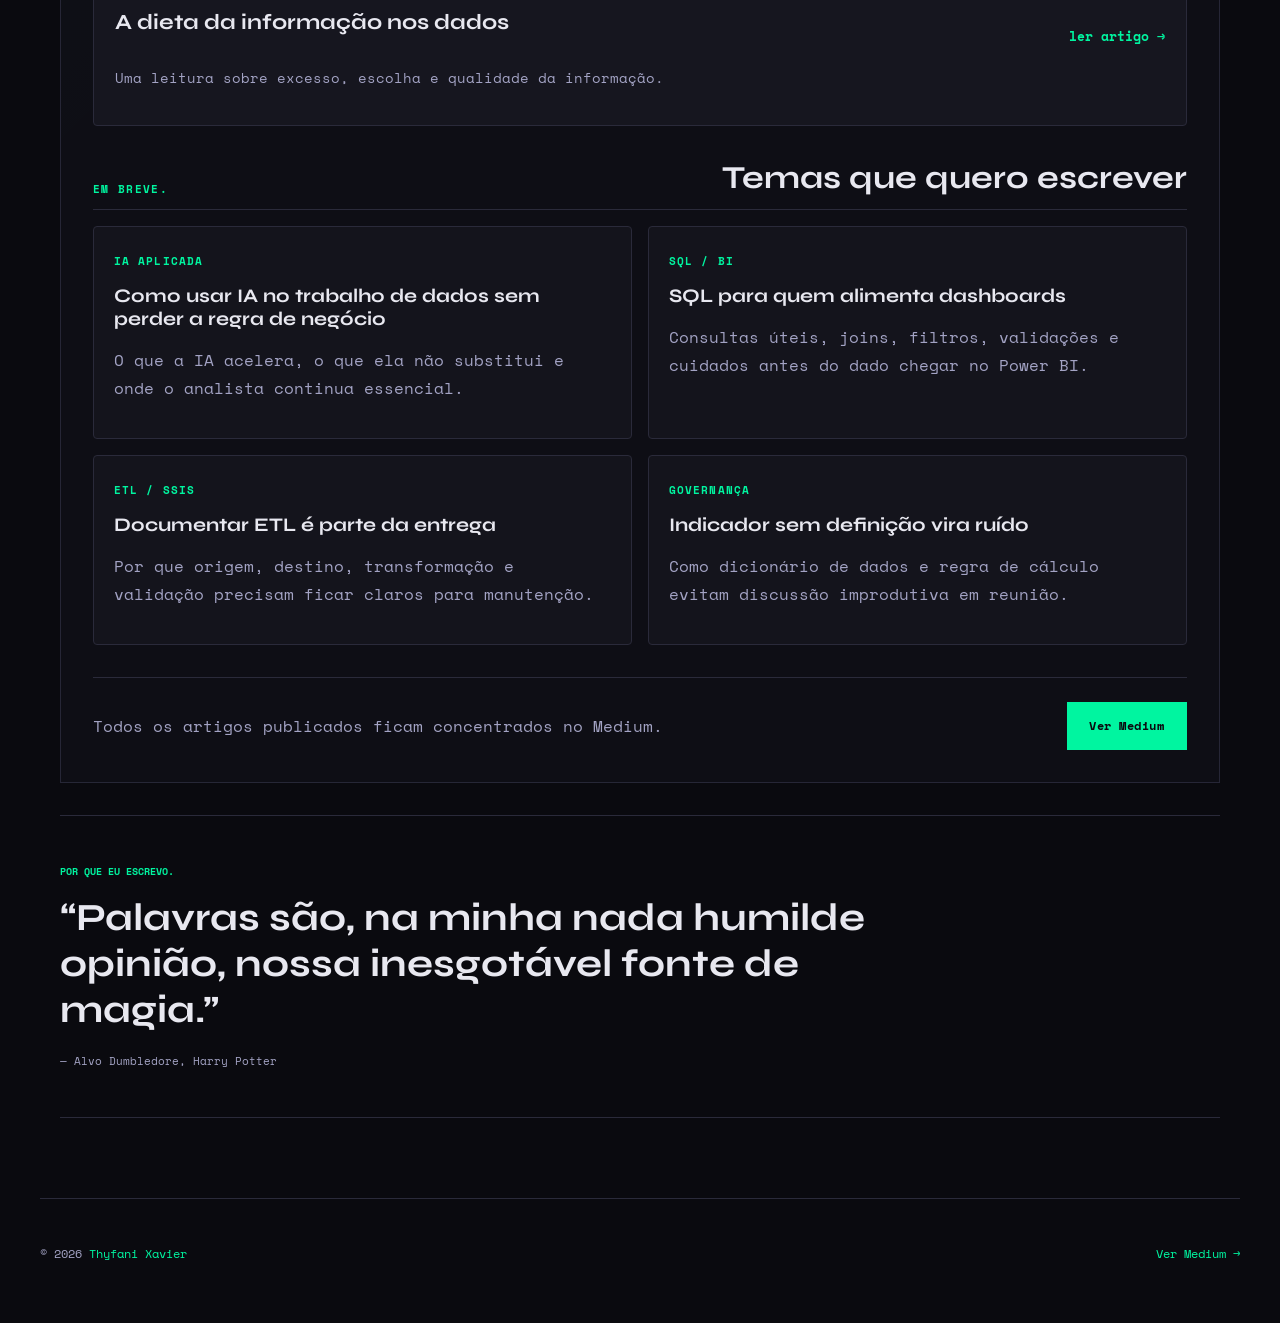
==== commit 218fafcb: "Atualiza citacoes do portfolio" ====
--- a/artigos.html
+++ b/artigos.html
@@ -113,7 +113,7 @@
         <a class="btn-primary" href="https://medium.com/@thyfanixavier.321" target="_blank" rel="noreferrer">Ver Medium</a>
       </div>
     </section>
-    <section class="page-thought"><span>por que eu escrevo.</span><blockquote>Escrever é organizar o pensamento e deixar uma porta aberta para a próxima conversa.</blockquote></section>
+    <section class="page-thought"><span>por que eu escrevo.</span><blockquote>“Palavras são, na minha nada humilde opinião, nossa inesgotável fonte de magia.”</blockquote><cite>— Alvo Dumbledore, Harry Potter</cite></section>
 </main>
 
   <footer class="site-footer">
